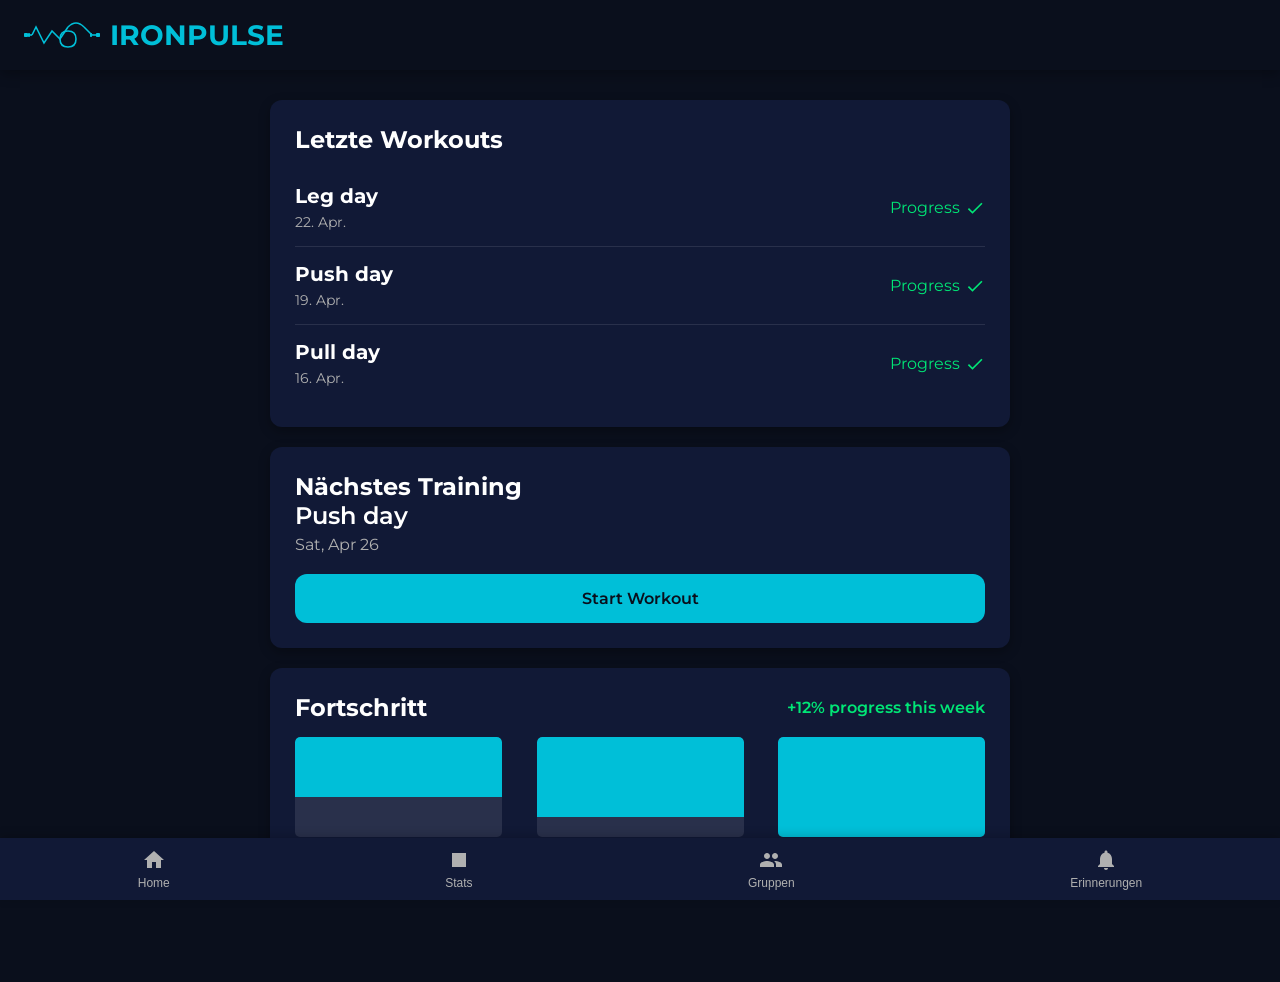
==== index.html @ 491f015a "Initial commit of IronPulse web application" ====
<!DOCTYPE html>
<html lang="de">
<head>
    <meta charset="UTF-8">
    <meta name="viewport" content="width=device-width, initial-scale=1.0">
    <title>IronPulse Fitness</title>
    <link href="https://fonts.googleapis.com/css2?family=Montserrat:wght@400;500;700&display=swap" rel="stylesheet">
    <link rel="stylesheet" href="styles.css">
    <link rel="icon" type="image/png" href="favicon.png">
</head>
<body>
    <div id="app">
        <header>
            <div class="logo">
                <img src="logo.svg" alt="IronPulse Logo">
                <h1>IRONPULSE</h1>
            </div>
        </header>
        
        <main>
            <section id="home-screen" class="screen active">
                <div class="container">
                    <div class="card">
                        <h2>Letzte Workouts</h2>
                        <div id="last-workouts-list" class="workout-list">
                            <!-- Workouts werden hier dynamisch eingefügt -->
                        </div>
                    </div>
                    
                    <div class="card">
                        <h2>Nächstes Training</h2>
                        <div id="next-training" class="reminder">
                            <p id="next-workout-name">Push day</p>
                            <p id="next-workout-date">Fri, Apr 26</p>
                        </div>
                        <button id="start-workout-btn" class="btn-primary">Start Workout</button>
                    </div>
                    
                    <div class="card">
                        <div class="progress-info">
                            <h2>Fortschritt</h2>
                            <p id="progress-percentage">+12% progress this week</p>
                        </div>
                        <div class="progress-chart">
                            <div class="bar-container">
                                <div class="bar" style="height: 60%"></div>
                            </div>
                            <div class="bar-container">
                                <div class="bar" style="height: 80%"></div>
                            </div>
                            <div class="bar-container">
                                <div class="bar" style="height: 100%"></div>
                            </div>
                        </div>
                    </div>
                </div>
            </section>
            
            <section id="new-workout-screen" class="screen">
                <div class="container">
                    <div class="screen-header">
                        <button class="back-btn">&larr;</button>
                        <h2>NEUES WORKOUT</h2>
                    </div>
                    
                    <div class="workout-form">
                        <div class="form-group">
                            <label for="workout-name">Workout Name</label>
                            <input type="text" id="workout-name" placeholder="z.B. Push Day, Leg Day...">
                        </div>
                        
                        <div id="exercises-container">
                            <!-- Übungen werden hier dynamisch eingefügt -->
                        </div>
                        
                        <button id="add-exercise-btn" class="btn-secondary">+ Übung hinzufügen</button>
                        
                        <button id="save-workout-btn" class="btn-primary">Workout speichern</button>
                    </div>
                </div>
            </section>
            
            <section id="stats-screen" class="screen">
                <div class="container">
                    <h2>Statistiken</h2>
                    
                    <div class="card">
                        <h3>Fortschritt nach Übung</h3>
                        <div id="exercise-progress" class="stats-chart">
                            <!-- Statistiken werden hier dynamisch eingefügt -->
                        </div>
                    </div>
                    
                    <div class="card">
                        <h3>Workout Häufigkeit</h3>
                        <div id="workout-frequency" class="stats-chart">
                            <!-- Statistiken werden hier dynamisch eingefügt -->
                        </div>
                    </div>
                </div>
            </section>
            
            <section id="groups-screen" class="screen">
                <div class="container">
                    <h2>Gruppen</h2>
                    
                    <div id="groups-list">
                        <!-- Gruppen werden hier dynamisch eingefügt -->
                    </div>
                    
                    <button id="create-group-btn" class="btn-primary">Neue Gruppe erstellen</button>
                </div>
            </section>
            
            <section id="reminders-screen" class="screen">
                <div class="container">
                    <h2>Erinnerungen</h2>
                    
                    <div id="reminders-list">
                        <!-- Erinnerungen werden hier dynamisch eingefügt -->
                    </div>
                    
                    <button id="add-reminder-btn" class="btn-primary">Neue Erinnerung</button>
                </div>
            </section>
        </main>
        
        <nav>
            <button class="nav-btn" data-screen="home-screen">
                <svg viewBox="0 0 24 24" fill="currentColor"><path d="M10 20v-6h4v6h5v-8h3L12 3 2 12h3v8z"/></svg>
                <span>Home</span>
            </button>
            <button class="nav-btn" data-screen="stats-screen">
                <svg viewBox="0 0 24 24" fill="currentColor"><path d="M9 17H7v-7h2v7zm4 0h-2V7h2v10zm4 0h-2v-4h2v4zm2 2H5V5h14v14z"/></svg>
                <span>Stats</span>
            </button>
            <button class="nav-btn" data-screen="groups-screen">
                <svg viewBox="0 0 24 24" fill="currentColor"><path d="M16 11c1.66 0 2.99-1.34 2.99-3S17.66 5 16 5c-1.66 0-3 1.34-3 3s1.34 3 3 3zm-8 0c1.66 0 2.99-1.34 2.99-3S9.66 5 8 5C6.34 5 5 6.34 5 8s1.34 3 3 3zm0 2c-2.33 0-7 1.17-7 3.5V19h14v-2.5c0-2.33-4.67-3.5-7-3.5zm8 0c-.29 0-.62.02-.97.05 1.16.84 1.97 1.97 1.97 3.45V19h6v-2.5c0-2.33-4.67-3.5-7-3.5z"/></svg>
                <span>Gruppen</span>
            </button>
            <button class="nav-btn" data-screen="reminders-screen">
                <svg viewBox="0 0 24 24" fill="currentColor"><path d="M12 22c1.1 0 2-.9 2-2h-4c0 1.1.89 2 2 2zm6-6v-5c0-3.07-1.64-5.64-4.5-6.32V4c0-.83-.67-1.5-1.5-1.5s-1.5.67-1.5 1.5v.68C7.63 5.36 6 7.92 6 11v5l-2 2v1h16v-1l-2-2z"/></svg>
                <span>Erinnerungen</span>
            </button>
        </nav>
        
        <!-- Modals -->
        <div id="exercise-modal" class="modal">
            <div class="modal-content">
                <div class="modal-header">
                    <h3>Übung hinzufügen</h3>
                    <button class="close-modal">&times;</button>
                </div>
                <div class="modal-body">
                    <div class="form-group">
                        <label for="exercise-name">Übungsname</label>
                        <input type="text" id="exercise-name" placeholder="z.B. Bankdrücken, Kniebeugen...">
                    </div>
                    
                    <div id="sets-container">
                        <!-- Sets werden hier dynamisch eingefügt -->
                    </div>
                    
                    <button id="add-set-btn" class="btn-secondary">+ Set hinzufügen</button>
                    
                    <button id="save-exercise-btn" class="btn-primary">Übung speichern</button>
                </div>
            </div>
        </div>
        
        <div id="reminder-modal" class="modal">
            <div class="modal-content">
                <div class="modal-header">
                    <h3>Erinnerung hinzufügen</h3>
                    <button class="close-modal">&times;</button>
                </div>
                <div class="modal-body">
                    <div class="form-group">
                        <label for="reminder-workout">Workout</label>
                        <select id="reminder-workout">
                            <!-- Workouts werden hier dynamisch eingefügt -->
                        </select>
                    </div>
                    
                    <div class="form-group">
                        <label for="reminder-interval">Intervall</label>
                        <select id="reminder-interval">
                            <option value="1">Täglich</option>
                            <option value="2">Alle 2 Tage</option>
                            <option value="3">Alle 3 Tage</option>
                            <option value="7">Wöchentlich</option>
                        </select>
                    </div>
                    
                    <button id="save-reminder-btn" class="btn-primary">Erinnerung speichern</button>
                </div>
            </div>
        </div>
        
        <div id="group-modal" class="modal">
            <div class="modal-content">
                <div class="modal-header">
                    <h3>Gruppe erstellen</h3>
                    <button class="close-modal">&times;</button>
                </div>
                <div class="modal-body">
                    <div class="form-group">
                        <label for="group-name">Gruppenname</label>
                        <input type="text" id="group-name" placeholder="z.B. Fitness Buddies">
                    </div>
                    
                    <div class="form-group">
                        <label for="group-description">Beschreibung</label>
                        <textarea id="group-description" placeholder="Beschreibe deine Gruppe..."></textarea>
                    </div>
                    
                    <button id="save-group-btn" class="btn-primary">Gruppe erstellen</button>
                </div>
            </div>
        </div>
    </div>
    
    <script src="app.js"></script>
</body>
</html>
---- styles.css ----
/* Global Styles */
:root {
    --background-color: #0A0F1C;
    --card-background: #111936;
    --accent-color: #00BFD8;
    --success-color: #00E676;
    --text-color: #FFFFFF;
    --text-secondary: #B0B0B0;
    --border-radius: 12px;
    --shadow: 0 4px 12px rgba(0, 0, 0, 0.3);
}

* {
    margin: 0;
    padding: 0;
    box-sizing: border-box;
}

body {
    font-family: 'Montserrat', sans-serif;
    background-color: var(--background-color);
    color: var(--text-color);
    min-height: 100vh;
}

#app {
    display: flex;
    flex-direction: column;
    min-height: 100vh;
}

.container {
    max-width: 800px;
    margin: 0 auto;
    padding: 20px;
}

/* Header */
header {
    background-color: var(--background-color);
    padding: 15px 20px;
    box-shadow: var(--shadow);
}

.logo {
    display: flex;
    align-items: center;
}

.logo img {
    height: 40px;
    margin-right: 10px;
}

.logo h1 {
    font-size: 24px;
    font-weight: 700;
    color: var(--accent-color);
}

/* Cards */
.card {
    background-color: var(--card-background);
    border-radius: var(--border-radius);
    padding: 20px;
    margin-bottom: 20px;
    box-shadow: var(--shadow);
}

/* Buttons */
.btn-primary, .btn-secondary {
    display: block;
    width: 100%;
    padding: 15px;
    border: none;
    border-radius: var(--border-radius);
    font-family: 'Montserrat', sans-serif;
    font-weight: 600;
    font-size: 16px;
    cursor: pointer;
    transition: all 0.3s ease;
}

.btn-primary {
    background-color: var(--accent-color);
    color: var(--background-color);
}

.btn-secondary {
    background-color: transparent;
    border: 2px solid var(--accent-color);
    color: var(--accent-color);
}

.btn-primary:hover {
    background-color: #00a8c0;
}

.btn-secondary:hover {
    background-color: rgba(0, 191, 216, 0.1);
}

.back-btn {
    background: none;
    border: none;
    color: var(--text-color);
    font-size: 24px;
    cursor: pointer;
}

/* Navigation */
nav {
    display: flex;
    justify-content: space-around;
    background-color: var(--card-background);
    padding: 10px 0;
    position: fixed;
    bottom: 0;
    width: 100%;
    box-shadow: 0 -2px 10px rgba(0, 0, 0, 0.2);
}

.nav-btn {
    display: flex;
    flex-direction: column;
    align-items: center;
    background: none;
    border: none;
    color: var(--text-secondary);
    font-size: 12px;
    cursor: pointer;
    transition: color 0.3s ease;
}

.nav-btn svg {
    width: 24px;
    height: 24px;
    margin-bottom: 4px;
}

.nav-btn.active {
    color: var(--accent-color);
}

/* Screens */
.screen {
    display: none;
    padding-bottom: 70px; /* Space for navigation */
}

.screen.active {
    display: block;
}

.screen-header {
    display: flex;
    align-items: center;
    margin-bottom: 20px;
}

.screen-header h2 {
    margin-left: 15px;
}

/* Home Screen */
.workout-list {
    margin-top: 15px;
}

.workout-item {
    display: flex;
    justify-content: space-between;
    align-items: center;
    padding: 15px 0;
    border-bottom: 1px solid rgba(255, 255, 255, 0.1);
}

.workout-item:last-child {
    border-bottom: none;
}

.workout-info h3 {
    font-size: 18px;
    margin-bottom: 5px;
}

.workout-date {
    color: var(--text-secondary);
    font-size: 14px;
}

.progress-indicator {
    color: var(--success-color);
    display: flex;
    align-items: center;
}

.progress-indicator svg {
    width: 20px;
    height: 20px;
    margin-left: 5px;
}

.reminder {
    margin-bottom: 20px;
}

.reminder p {
    margin-bottom: 5px;
}

#next-workout-name {
    font-size: 20px;
    font-weight: 600;
}

#next-workout-date {
    color: var(--text-secondary);
}

.progress-info {
    display: flex;
    justify-content: space-between;
    align-items: center;
    margin-bottom: 15px;
}

#progress-percentage {
    color: var(--success-color);
    font-weight: 600;
}

.progress-chart {
    display: flex;
    justify-content: space-between;
    align-items: flex-end;
    height: 100px;
}

.bar-container {
    width: 30%;
    height: 100%;
    background-color: rgba(255, 255, 255, 0.1);
    border-radius: 5px;
    overflow: hidden;
}

.bar {
    width: 100%;
    background-color: var(--accent-color);
    border-radius: 5px 5px 0 0;
}

/* New Workout Screen */
.workout-form {
    margin-top: 20px;
}

.form-group {
    margin-bottom: 20px;
}

.form-group label {
    display: block;
    margin-bottom: 8px;
    font-weight: 500;
}

.form-group input, .form-group select, .form-group textarea {
    width: 100%;
    padding: 12px;
    background-color: rgba(255, 255, 255, 0.1);
    border: 1px solid rgba(255, 255, 255, 0.2);
    border-radius: var(--border-radius);
    color: var(--text-color);
    font-family: 'Montserrat', sans-serif;
}

.form-group input::placeholder, .form-group textarea::placeholder {
    color: rgba(255, 255, 255, 0.5);
}

#exercises-container {
    margin-bottom: 20px;
}

.exercise-item {
    background-color: rgba(0, 191, 216, 0.1);
    border-radius: var(--border-radius);
    padding: 15px;
    margin-bottom: 15px;
}

.exercise-header {
    display: flex;
    justify-content: space-between;
    align-items: center;
    margin-bottom: 10px;
}

.exercise-name {
    font-weight: 600;
}

.remove-exercise {
    background: none;
    border: none;
    color: var(--text-color);
    cursor: pointer;
    font-size: 18px;
}

.sets-list {
    margin-top: 10px;
}

.set-item {
    display: flex;
    justify-content: space-between;
    padding: 8px 0;
    border-bottom: 1px solid rgba(255, 255, 255, 0.1);
}

.set-item:last-child {
    border-bottom: none;
}

.set-number {
    font-weight: 500;
}

.set-details {
    color: var(--text-secondary);
}

/* Stats Screen */
.stats-chart {
    height: 200px;
    margin-top: 15px;
}

/* Groups Screen */
#groups-list {
    margin-bottom: 20px;
}

.group-item {
    background-color: var(--card-background);
    border-radius: var(--border-radius);
    padding: 20px;
    margin-bottom: 15px;
    box-shadow: var(--shadow);
}

.group-header {
    display: flex;
    justify-content: space-between;
    align-items: center;
    margin-bottom: 10px;
}

.group-name {
    font-size: 18px;
    font-weight: 600;
}

.member-count {
    color: var(--text-secondary);
    font-size: 14px;
}

.group-description {
    color: var(--text-secondary);
    margin-bottom: 15px;
}

.member-list {
    margin-top: 15px;
}

.member-item {
    display: flex;
    align-items: center;
    padding: 8px 0;
    border-bottom: 1px solid rgba(255, 255, 255, 0.1);
}

.member-item:last-child {
    border-bottom: none;
}

.member-avatar {
    width: 30px;
    height: 30px;
    border-radius: 50%;
    background-color: var(--accent-color);
    display: flex;
    align-items: center;
    justify-content: center;
    margin-right: 10px;
}

.member-name {
    flex-grow: 1;
}

.member-progress {
    color: var(--success-color);
}

/* Reminders Screen */
#reminders-list {
    margin-bottom: 20px;
}

.reminder-item {
    display: flex;
    justify-content: space-between;
    align-items: center;
    padding: 15px;
    background-color: var(--card-background);
    border-radius: var(--border-radius);
    margin-bottom: 15px;
    box-shadow: var(--shadow);
}

.reminder-info h3 {
    font-size: 18px;
    margin-bottom: 5px;
}

.reminder-interval {
    color: var(--text-secondary);
    font-size: 14px;
}

.reminder-toggle {
    position: relative;
    display: inline-block;
    width: 50px;
    height: 26px;
}

.reminder-toggle input {
    opacity: 0;
    width: 0;
    height: 0;
}

.toggle-slider {
    position: absolute;
    cursor: pointer;
    top: 0;
    left: 0;
    right: 0;
    bottom: 0;
    background-color: rgba(255, 255, 255, 0.2);
    transition: .4s;
    border-radius: 34px;
}

.toggle-slider:before {
    position: absolute;
    content: "";
    height: 20px;
    width: 20px;
    left: 3px;
    bottom: 3px;
    background-color: white;
    transition: .4s;
    border-radius: 50%;
}

input:checked + .toggle-slider {
    background-color: var(--accent-color);
}

input:checked + .toggle-slider:before {
    transform: translateX(24px);
}

/* Modals */
.modal {
    display: none;
    position: fixed;
    top: 0;
    left: 0;
    width: 100%;
    height: 100%;
    background-color: rgba(0, 0, 0, 0.7);
    z-index: 1000;
    overflow: auto;
}

.modal-content {
    background-color: var(--card-background);
    margin: 10% auto;
    width: 90%;
    max-width: 500px;
    border-radius: var(--border-radius);
    box-shadow: var(--shadow);
    animation: modalOpen 0.3s ease;
}

@keyframes modalOpen {
    from {opacity: 0; transform: translateY(-20px);}
    to {opacity: 1; transform: translateY(0);}
}

.modal-header {
    display: flex;
    justify-content: space-between;
    align-items: center;
    padding: 15px 20px;
    border-bottom: 1px solid rgba(255, 255, 255, 0.1);
}

.close-modal {
    background: none;
    border: none;
    color: var(--text-color);
    font-size: 24px;
    cursor: pointer;
}

.modal-body {
    padding: 20px;
}

#sets-container {
    margin-bottom: 20px;
}

.set-form {
    display: flex;
    justify-content: space-between;
    align-items: center;
    margin-bottom: 10px;
    padding: 10px;
    background-color: rgba(255, 255, 255, 0.05);
    border-radius: var(--border-radius);
}

.set-form-group {
    flex-grow: 1;
    margin-right: 10px;
}

.set-form-group label {
    display: block;
    margin-bottom: 5px;
    font-size: 12px;
}

.set-form-group input {
    width: 100%;
    padding: 8px;
    background-color: rgba(255, 255, 255, 0.1);
    border: 1px solid rgba(255, 255, 255, 0.2);
    border-radius: 5px;
    color: var(--text-color);
}

.remove-set {
    background: none;
    border: none;
    color: var(--text-color);
    cursor: pointer;
    font-size: 18px;
}

/* Responsive Design */
@media (min-width: 768px) {
    .container {
        padding: 30px;
    }
    
    .card {
        padding: 25px;
    }
    
    .logo h1 {
        font-size: 28px;
    }
    
    .workout-info h3 {
        font-size: 20px;
    }
    
    #next-workout-name {
        font-size: 24px;
    }
    
    .group-name {
        font-size: 20px;
    }
    
    .reminder-info h3 {
        font-size: 20px;
    }
    
    .modal-content {
        width: 80%;
    }
}
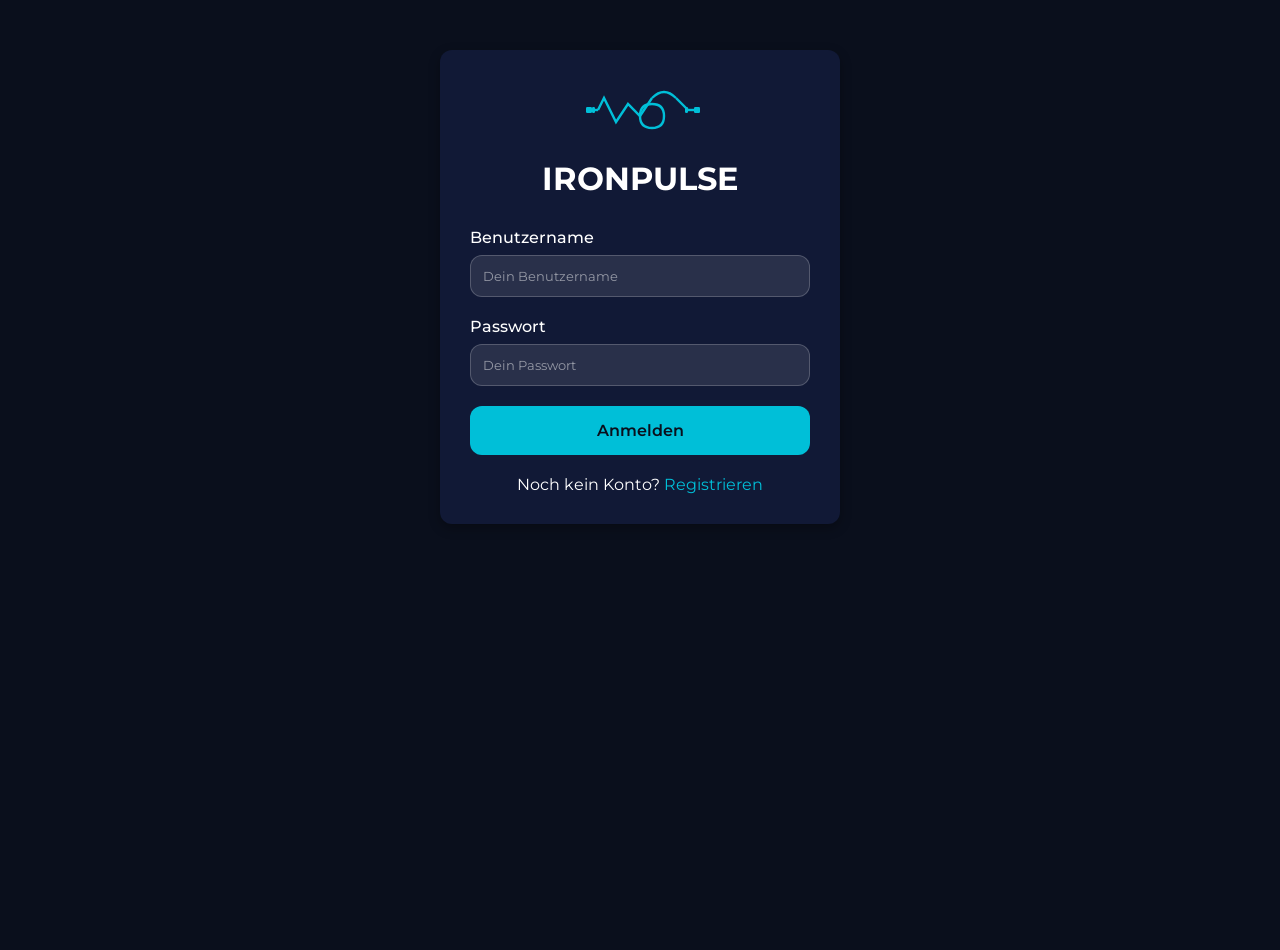
==== commit 96739ac1: "Add user authentication and workout editing features" ====
--- a/index.html
+++ b/index.html
@@ -7,6 +7,54 @@
     <link href="https://fonts.googleapis.com/css2?family=Montserrat:wght@400;500;700&display=swap" rel="stylesheet">
     <link rel="stylesheet" href="styles.css">
     <link rel="icon" type="image/png" href="favicon.png">
+    <style>
+        .user-profile {
+            display: flex;
+            align-items: center;
+            margin-left: auto;
+            cursor: pointer;
+            position: relative;
+        }
+        
+        .user-avatar {
+            width: 32px;
+            height: 32px;
+            border-radius: 50%;
+            background-color: var(--accent-color);
+            display: flex;
+            align-items: center;
+            justify-content: center;
+            margin-right: 8px;
+            color: var(--background-color);
+            font-weight: 600;
+        }
+        
+        .user-dropdown {
+            position: absolute;
+            top: 100%;
+            right: 0;
+            background-color: var(--card-background);
+            border-radius: var(--border-radius);
+            box-shadow: var(--shadow);
+            padding: 10px 0;
+            min-width: 150px;
+            z-index: 100;
+            display: none;
+        }
+        
+        .user-dropdown.active {
+            display: block;
+        }
+        
+        .user-dropdown-item {
+            padding: 8px 15px;
+            cursor: pointer;
+        }
+        
+        .user-dropdown-item:hover {
+            background-color: rgba(255, 255, 255, 0.1);
+        }
+    </style>
 </head>
 <body>
     <div id="app">
@@ -14,6 +62,13 @@
             <div class="logo">
                 <img src="logo.svg" alt="IronPulse Logo">
                 <h1>IRONPULSE</h1>
+            </div>
+            <div class="user-profile" id="user-profile">
+                <div class="user-avatar" id="user-avatar"></div>
+                <span id="user-profile-btn">User</span>
+                <div class="user-dropdown" id="user-dropdown">
+                    <div class="user-dropdown-item" id="logout-btn">Abmelden</div>
+                </div>
             </div>
         </header>
         
@@ -126,7 +181,7 @@
         </main>
         
         <nav>
-            <button class="nav-btn" data-screen="home-screen">
+            <button class="nav-btn active" data-screen="home-screen">
                 <svg viewBox="0 0 24 24" fill="currentColor"><path d="M10 20v-6h4v6h5v-8h3L12 3 2 12h3v8z"/></svg>
                 <span>Home</span>
             </button>
@@ -221,5 +276,32 @@
     </div>
     
     <script src="app.js"></script>
+    <script>
+        // User profile dropdown
+        document.addEventListener('DOMContentLoaded', function() {
+            const userProfile = document.getElementById('user-profile');
+            const userDropdown = document.getElementById('user-dropdown');
+            const userAvatar = document.getElementById('user-avatar');
+            
+            if (userProfile && userDropdown) {
+                userProfile.addEventListener('click', function() {
+                    userDropdown.classList.toggle('active');
+                });
+                
+                // Close dropdown when clicking outside
+                document.addEventListener('click', function(e) {
+                    if (!userProfile.contains(e.target)) {
+                        userDropdown.classList.remove('active');
+                    }
+                });
+                
+                // Set user avatar initial
+                const currentUser = JSON.parse(localStorage.getItem('ironpulse_current_user') || '{}');
+                if (currentUser && currentUser.name) {
+                    userAvatar.textContent = currentUser.name.charAt(0).toUpperCase();
+                }
+            }
+        });
+    </script>
 </body>
 </html>
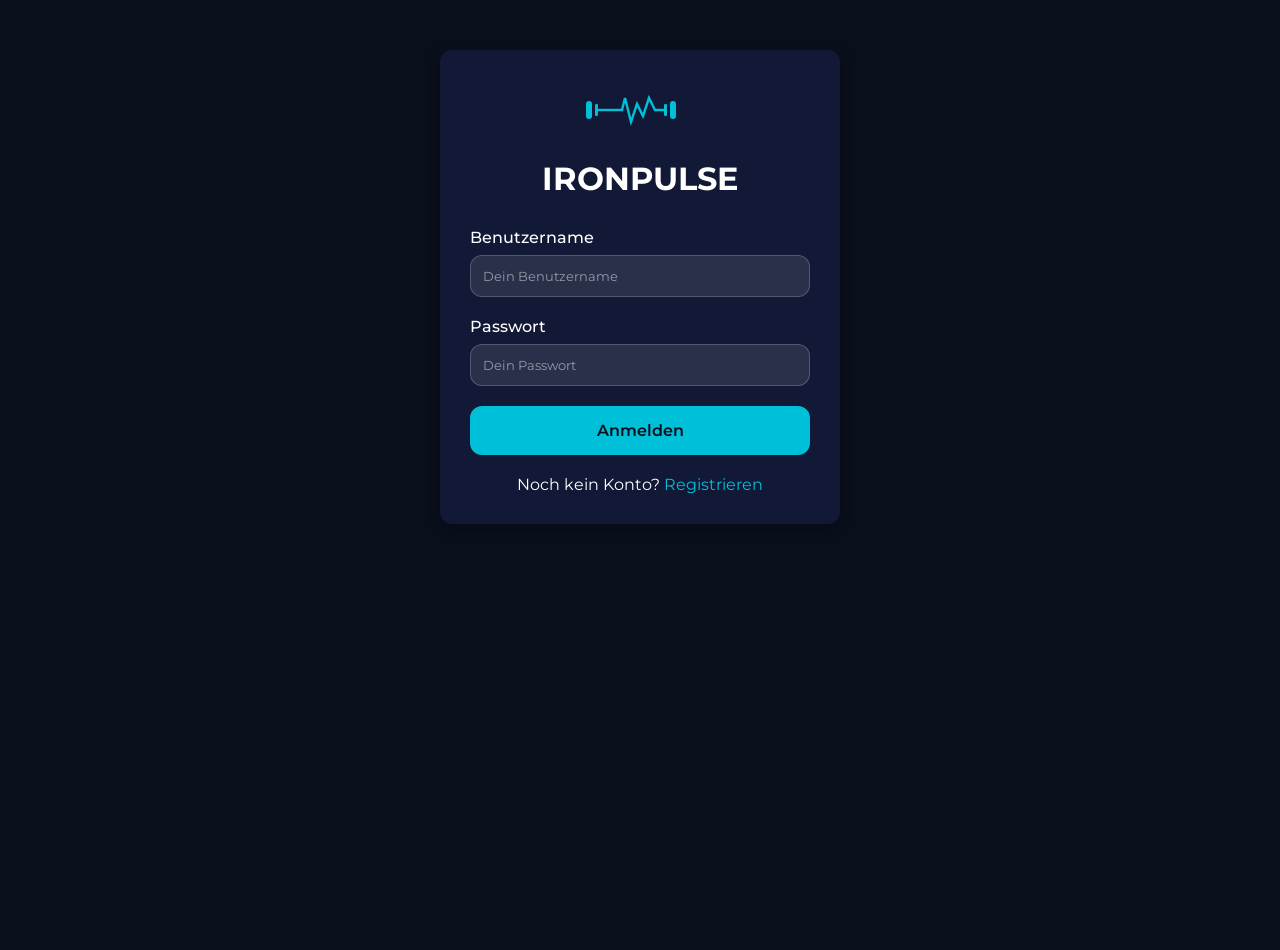
==== commit 6a73e725: "Implement all requested enhancements: workout date display, repeat functionality, workout type compa" ====
--- a/index.html
+++ b/index.html
@@ -54,6 +54,28 @@
         .user-dropdown-item:hover {
             background-color: rgba(255, 255, 255, 0.1);
         }
+        
+        .workout-date-detail {
+            color: var(--text-secondary);
+            margin-bottom: 10px;
+            font-size: 14px;
+        }
+        
+        .workout-type-detail {
+            color: var(--accent-color);
+            margin-bottom: 20px;
+            font-size: 16px;
+            font-weight: 500;
+        }
+        
+        #repeat-workout-btn {
+            margin-top: 20px;
+        }
+        
+        .logo img {
+            height: 50px;
+            margin-right: 10px;
+        }
     </style>
 </head>
 <body>
@@ -120,7 +142,21 @@
                     
                     <div class="workout-form">
                         <div class="form-group">
-                            <label for="workout-name">Workout Name</label>
+                            <label for="workout-type">Workout Typ</label>
+                            <select id="workout-type" required>
+                                <option value="">Bitte wählen...</option>
+                                <option value="Pushday">Pushday</option>
+                                <option value="Pullday">Pullday</option>
+                                <option value="Legday">Legday</option>
+                                <option value="Full Body">Full Body</option>
+                                <option value="Upper Body">Upper Body</option>
+                                <option value="Lower Body">Lower Body</option>
+                                <option value="Cardio">Cardio</option>
+                            </select>
+                        </div>
+                        
+                        <div class="form-group">
+                            <label for="workout-name">Workout Name (optional)</label>
                             <input type="text" id="workout-name" placeholder="z.B. Push Day, Leg Day...">
                         </div>
                         
@@ -140,8 +176,8 @@
                     <h2>Statistiken</h2>
                     
                     <div class="card">
-                        <h3>Fortschritt nach Übung</h3>
-                        <div id="exercise-progress" class="stats-chart">
+                        <h3>Fortschritt nach Workout-Typ</h3>
+                        <div id="workout-type-progress" class="stats-chart">
                             <!-- Statistiken werden hier dynamisch eingefügt -->
                         </div>
                     </div>
--- a/styles.css
+++ b/styles.css
@@ -40,6 +40,8 @@
     background-color: var(--background-color);
     padding: 15px 20px;
     box-shadow: var(--shadow);
+    display: flex;
+    align-items: center;
 }
 
 .logo {
@@ -48,7 +50,7 @@
 }
 
 .logo img {
-    height: 40px;
+    height: 50px;
     margin-right: 10px;
 }
 
@@ -173,6 +175,7 @@
     align-items: center;
     padding: 15px 0;
     border-bottom: 1px solid rgba(255, 255, 255, 0.1);
+    cursor: pointer;
 }
 
 .workout-item:last-child {
@@ -187,6 +190,16 @@
 .workout-date {
     color: var(--text-secondary);
     font-size: 14px;
+}
+
+.workout-type-badge {
+    display: inline-block;
+    padding: 3px 8px;
+    background-color: rgba(0, 191, 216, 0.2);
+    color: var(--accent-color);
+    border-radius: 4px;
+    font-size: 12px;
+    margin-top: 5px;
 }
 
 .progress-indicator {
@@ -302,7 +315,7 @@
     font-weight: 600;
 }
 
-.remove-exercise {
+.remove-exercise, .add-set-to-exercise-btn {
     background: none;
     border: none;
     color: var(--text-color);
@@ -310,6 +323,11 @@
     font-size: 18px;
 }
 
+.add-set-to-exercise-btn {
+    color: var(--accent-color);
+    font-size: 14px;
+}
+
 .sets-list {
     margin-top: 10px;
 }
@@ -317,6 +335,7 @@
 .set-item {
     display: flex;
     justify-content: space-between;
+    align-items: center;
     padding: 8px 0;
     border-bottom: 1px solid rgba(255, 255, 255, 0.1);
 }
@@ -331,12 +350,79 @@
 
 .set-details {
     color: var(--text-secondary);
+}
+
+.edit-set-btn {
+    background: none;
+    border: none;
+    color: var(--accent-color);
+    cursor: pointer;
+    font-size: 14px;
 }
 
 /* Stats Screen */
 .stats-chart {
     height: 200px;
     margin-top: 15px;
+    display: flex;
+    align-items: flex-end;
+}
+
+.workout-type-stat {
+    flex: 1;
+    display: flex;
+    flex-direction: column;
+    align-items: center;
+    margin: 0 5px;
+}
+
+.workout-type-bar-container {
+    width: 100%;
+    height: 150px;
+    background-color: rgba(255, 255, 255, 0.1);
+    border-radius: 5px;
+    overflow: hidden;
+    position: relative;
+}
+
+.workout-type-bar {
+    width: 100%;
+    background-color: var(--accent-color);
+    border-radius: 5px 5px 0 0;
+    position: absolute;
+    bottom: 0;
+}
+
+.workout-type-label {
+    margin-top: 8px;
+    font-size: 12px;
+    text-align: center;
+    color: var(--text-secondary);
+}
+
+.workout-type-progress {
+    color: var(--success-color);
+    font-size: 12px;
+    font-weight: 600;
+    margin-top: 4px;
+}
+
+/* Workout Detail Screen */
+.workout-date-detail {
+    color: var(--text-secondary);
+    margin-bottom: 10px;
+    font-size: 14px;
+}
+
+.workout-type-detail {
+    color: var(--accent-color);
+    margin-bottom: 20px;
+    font-size: 16px;
+    font-weight: 500;
+}
+
+#repeat-workout-btn {
+    margin-top: 20px;
 }
 
 /* Groups Screen */
@@ -567,6 +653,54 @@
     color: var(--text-color);
     cursor: pointer;
     font-size: 18px;
+}
+
+/* User Profile */
+.user-profile {
+    display: flex;
+    align-items: center;
+    margin-left: auto;
+    cursor: pointer;
+    position: relative;
+}
+
+.user-avatar {
+    width: 32px;
+    height: 32px;
+    border-radius: 50%;
+    background-color: var(--accent-color);
+    display: flex;
+    align-items: center;
+    justify-content: center;
+    margin-right: 8px;
+    color: var(--background-color);
+    font-weight: 600;
+}
+
+.user-dropdown {
+    position: absolute;
+    top: 100%;
+    right: 0;
+    background-color: var(--card-background);
+    border-radius: var(--border-radius);
+    box-shadow: var(--shadow);
+    padding: 10px 0;
+    min-width: 150px;
+    z-index: 100;
+    display: none;
+}
+
+.user-dropdown.active {
+    display: block;
+}
+
+.user-dropdown-item {
+    padding: 8px 15px;
+    cursor: pointer;
+}
+
+.user-dropdown-item:hover {
+    background-color: rgba(255, 255, 255, 0.1);
 }
 
 /* Responsive Design */
